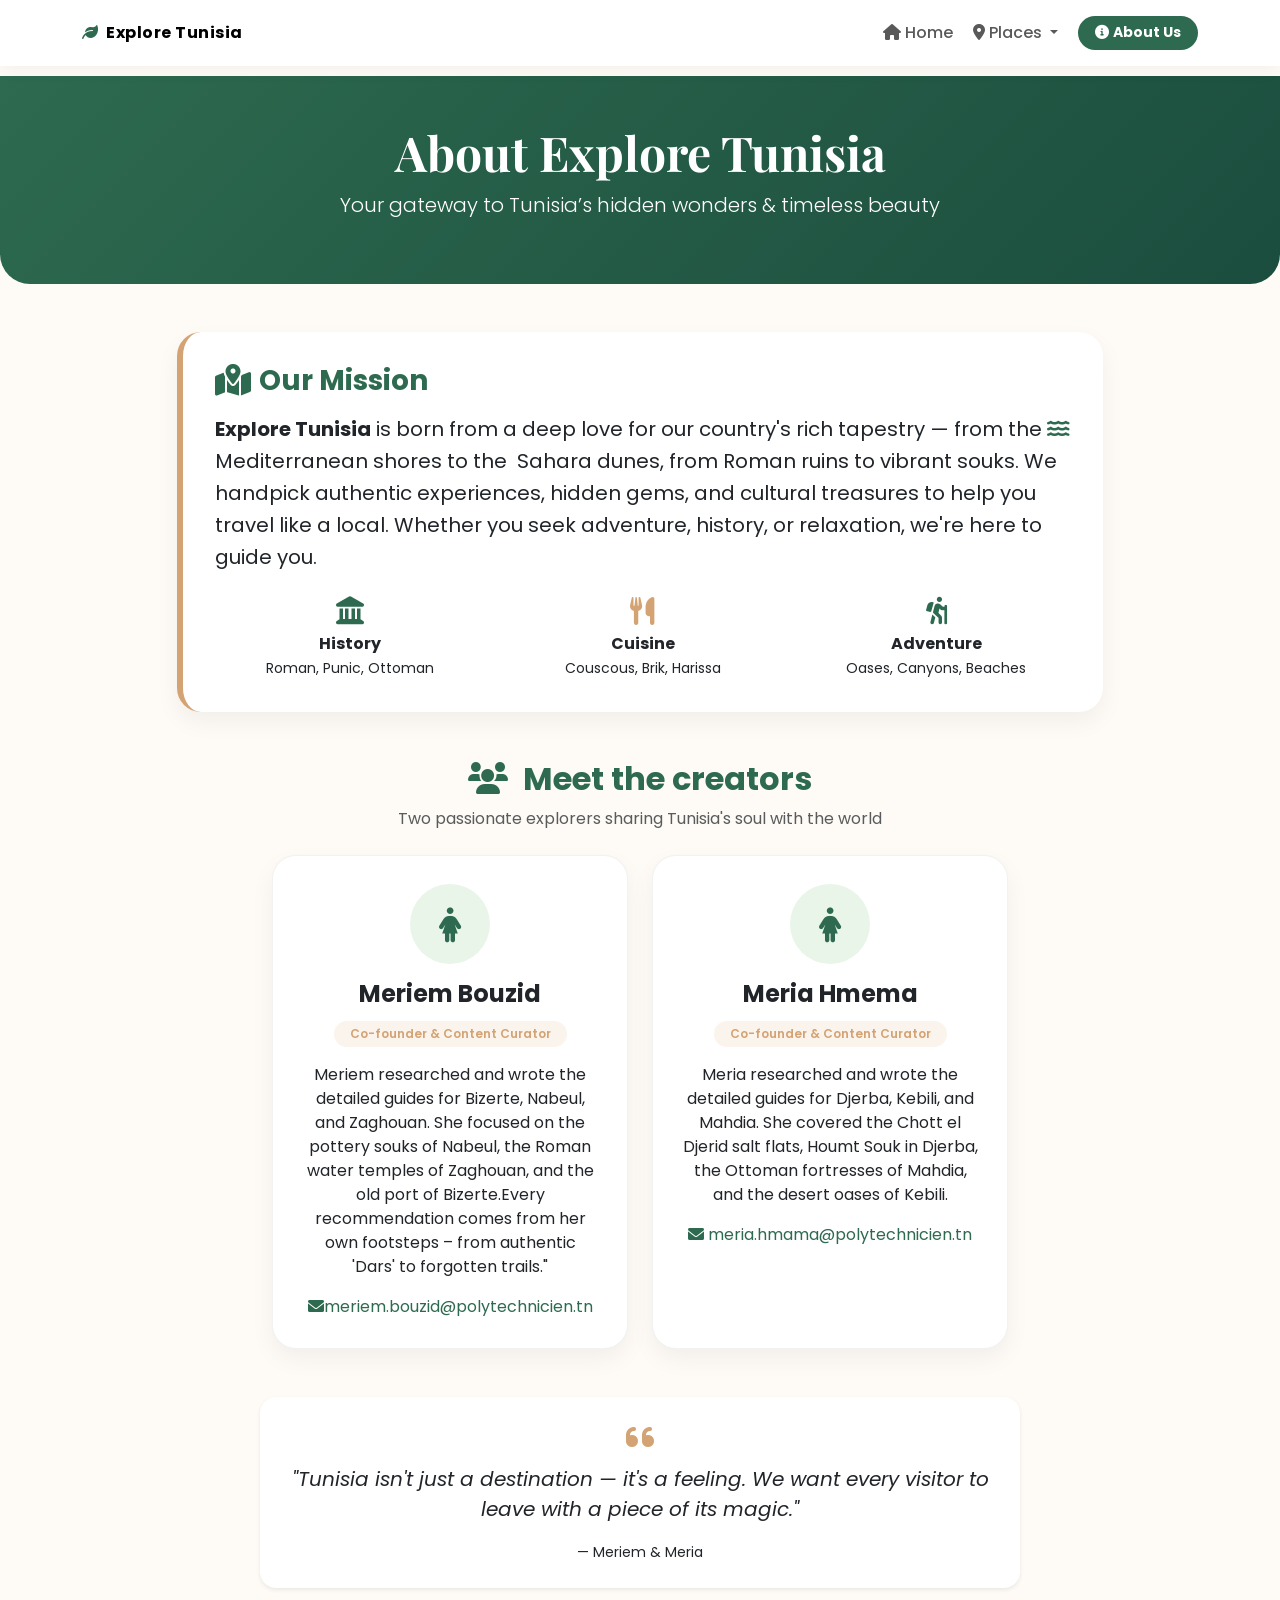
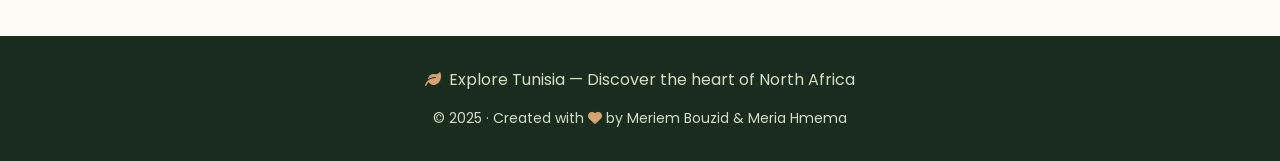
==== about_us.html @ b40e2815 "initial commit" ====
<!DOCTYPE html>
<html lang="en">
<head>
    <meta charset="UTF-8">
    <meta name="viewport" content="width=device-width, initial-scale=1.0">
    <title>About Us | Explore Tunisia</title>
    <!-- Bootstrap 5 CSS -->
    <link href="https://cdn.jsdelivr.net/npm/bootstrap@5.3.0-alpha1/dist/css/bootstrap.min.css" rel="stylesheet">
    <!-- Font Awesome 6 -->
    <link rel="stylesheet" href="https://cdnjs.cloudflare.com/ajax/libs/font-awesome/6.0.0-beta3/css/all.min.css">
    <!-- Google Fonts -->
    <link href="https://fonts.googleapis.com/css2?family=Playfair+Display:wght@400;700;900&family=Poppins:wght@300;400;500;600;700&display=swap" rel="stylesheet">
    <style>
        * {
            margin: 0;
            padding: 0;
            box-sizing: border-box;
        }
        body {
            font-family: 'Poppins', sans-serif;
            padding-top: 76px;
            background: #fefaf5;
        }
        /* Custom Navbar (same as your homepage) */
        .navbar-custom {
            background: rgba(255, 255, 255, 0.95);
            backdrop-filter: blur(8px);
            box-shadow: 0 2px 20px rgba(0,0,0,0.05);
            padding: 0.8rem 0;
            transition: all 0.3s;
        }
        .navbar-brand {
            font-size: 1rem;  /* smaller brand text as you requested */
            letter-spacing: 0.5px;
        }
        .nav-link, .dropdown-item {
            font-weight: 500;
            transition: 0.2s;
        }
        .nav-link:hover, .dropdown-item:hover {
            color: #2d6a4f !important;
            transform: translateY(-1px);
        }
        .btn-about {
            background: #2d6a4f;
            color: white;
            border-radius: 30px;
            padding: 0.35rem 1rem;
            transition: all 0.2s;
        }
        .btn-about:hover {
            background: #1b4d3e;
            transform: translateY(-1px);
            color: white;
        }
        /* About Hero Section */
        .about-hero {
            background: linear-gradient(135deg, #2d6a4f 0%, #1b4d3e 100%);
            color: white;
            padding: 3rem 0;
            margin-bottom: 2rem;
            border-radius: 0 0 30px 30px;
        }
        /* Team Cards */
        .team-card {
            background: white;
            border-radius: 24px;
            padding: 1.8rem;
            text-align: center;
            transition: all 0.3s ease;
            box-shadow: 0 10px 25px rgba(0,0,0,0.05);
            border: 1px solid rgba(0,0,0,0.05);
            height: 100%;
        }
        .team-card:hover {
            transform: translateY(-8px);
            box-shadow: 0 20px 35px rgba(45,106,79,0.15);
            border-color: #2d6a4f20;
        }
        .team-icon {
            width: 80px;
            height: 80px;
            background: #e9f5e9;
            border-radius: 50%;
            display: flex;
            align-items: center;
            justify-content: center;
            margin: 0 auto 1rem;
            font-size: 2.2rem;
            color: #2d6a4f;
        }
        .role-tag {
            background: #d4a37320;
            color: #d4a373;
            padding: 0.25rem 1rem;
            border-radius: 50px;
            font-size: 0.75rem;
            font-weight: 600;
            display: inline-block;
            margin-top: 0.5rem;
        }
        .site-description-card {
            background: white;
            border-radius: 24px;
            padding: 2rem;
            box-shadow: 0 10px 25px rgba(0,0,0,0.05);
            border-left: 6px solid #d4a373;
        }
        .footer {
            background: #1a2c1e;
            color: #cddfc7;
            padding: 2rem 0;
            margin-top: 3rem;
            text-align: center;
        }
        .footer a {
            color: #d4a373;
            text-decoration: none;
        }
        @media (max-width: 768px) {
            .navbar-brand {
                font-size: 0.85rem;
            }
            .about-hero {
                padding: 2rem 0;
            }
        }
    </style>
</head>
<body>

<!-- ==================== NAVBAR ==================== -->
<nav class="navbar navbar-expand-lg navbar-custom fixed-top">
    <div class="container">
        <a class="navbar-brand fw-bold" href="index.html">
            <i class="fas fa-leaf me-1" style="color:#2d6a4f;"></i> Explore Tunisia
        </a>
        <button class="navbar-toggler" type="button" data-bs-toggle="collapse" data-bs-target="#navbarNav">
            <span class="navbar-toggler-icon"></span>
        </button>
        <div class="collapse navbar-collapse" id="navbarNav">
            <ul class="navbar-nav ms-auto align-items-center gap-1">
                <li class="nav-item">
                    <a class="nav-link" href="index.html"><i class="fas fa-home me-1"></i>Home</a>
                </li>
                <li class="nav-item dropdown">
                    <a class="nav-link dropdown-toggle" href="#" role="button" data-bs-toggle="dropdown">
                        <i class="fas fa-map-marker-alt me-1"></i>Places
                    </a>
                    <ul class="dropdown-menu">
                        <li><a class="dropdown-item" href="zaghouan.html">Zaghouan</a></li>
                        <li><a class="dropdown-item" href="nabeul.html">Nabeul</a></li>
                        <li><a class="dropdown-item" href="bizerte.html">Bizerte</a></li>
                        <li><a class="dropdown-item" href="kebili.html">Kebili</a></li>
                        <li><a class="dropdown-item" href="mahdia.html">Mahdia</a></li>
                        <li><a class="dropdown-item" href="djerba.html">Djerba</a></li>
                    </ul>
                </li>
                <li class="nav-item ms-md-2">
                    <a class="btn btn-about btn-sm fw-bold" href="about_us.html"><i class="fas fa-info-circle me-1"></i>About Us</a>
                </li>
            </ul>
        </div>
    </div>
</nav>

<!-- ==================== ABOUT HERO ==================== -->
<section class="about-hero text-center">
    <div class="container">
        <h1 class="display-5 fw-bold" style="font-family: 'Playfair Display';">About Explore Tunisia</h1>
        <p class="lead mt-2">Your gateway to Tunisia’s hidden wonders & timeless beauty</p>
    </div>
</section>

<!-- ==================== MAIN CONTENT ==================== -->
<div class="container my-5">
    <!-- Site Description -->
    <div class="row justify-content-center mb-5">
        <div class="col-lg-10">
            <div class="site-description-card">
                <div class="d-flex align-items-center gap-2 mb-3">
                    <i class="fas fa-map-marked-alt fa-2x" style="color:#2d6a4f;"></i>
                    <h3 class="mb-0 fw-bold" style="color:#2d6a4f;">Our Mission</h3>
                </div>
                <p class="fs-5" style="line-height: 1.6;"> 
                    <strong>Explore Tunisia</strong> is born from a deep love for our country's rich tapestry — 
                    from the <i class="fas fa-water" style="color:#2d6a4f;"></i> Mediterranean shores to the <i class="fas fa-mountain-sun" style="color:#d4a373;"></i> Sahara dunes, from Roman ruins to vibrant souks. 
                    We handpick authentic experiences, hidden gems, and cultural treasures to help you travel like a local. 
                    Whether you seek adventure, history, or relaxation, we're here to guide you.
                </p>
                <div class="row mt-4 text-center">
                    <div class="col-md-4">
                        <i class="fas fa-landmark fs-3" style="color:#2d6a4f;"></i>
                        <p class="mt-1 mb-0"><strong>History</strong><br><small>Roman, Punic, Ottoman</small></p>
                    </div>
                    <div class="col-md-4">
                        <i class="fas fa-utensils fs-3" style="color:#d4a373;"></i>
                        <p class="mt-1 mb-0"><strong>Cuisine</strong><br><small>Couscous, Brik, Harissa</small></p>
                    </div>
                    <div class="col-md-4">
                        <i class="fas fa-hiking fs-3" style="color:#2d6a4f;"></i>
                        <p class="mt-1 mb-0"><strong>Adventure</strong><br><small>Oases, Canyons, Beaches</small></p>
                    </div>
                </div>
            </div>
        </div>
    </div>

    <!-- Team Section : Meriem Bouzid & Meria Hmema -->
    <div class="text-center mb-4">
        <h2 class="fw-bold" style="color:#2d6a4f;"> <i class="fas fa-users me-2"></i> Meet the creators</h2>
        <p class="text-muted">Two passionate explorers sharing Tunisia's soul with the world</p>
    </div>
    <div class="row justify-content-center g-4">
        <!-- Meriem Bouzid -->
        <div class="col-md-5 col-lg-4">
            <div class="team-card">
                <div class="team-icon">
                    <i class="fas fa-female"></i>
                </div> 
                <h4 class="fw-bold mb-1">Meriem Bouzid</h4>
                <span class="role-tag">Co-founder & Content Curator</span>
                <p class="mt-3">Meriem researched and wrote the detailed guides for Bizerte, Nabeul, and Zaghouan. She focused on the pottery souks of Nabeul, the Roman water temples of Zaghouan, and the old port of Bizerte.Every recommendation comes from her own footsteps – from authentic 'Dars' to forgotten trails."</p>
                <div class="mt-2">
                    <div class="mt-3">
                        <a href="mailto:meriem.bouzid@polytechnicien.tn" style="color:#2d6a4f; text-decoration:none;"><i class="fas fa-envelope"></i>meriem.bouzid@polytechnicien.tn
    </a></a>
                    </div>
                </div>
            </div>
        </div>
        <!-- Meria Hmema -->
        <div class="col-md-5 col-lg-4">
            <div class="team-card">
                <div class="team-icon">
                    <i class="fas fa-female"></i>
                </div>
                <h4 class="fw-bold mb-1">Meria Hmema</h4>
                <span class="role-tag">Co-founder & Content Curator</span>
                <p class="mt-3">Meria researched and wrote the detailed guides for Djerba, Kebili, and Mahdia. She covered the Chott el Djerid salt flats, Houmt Souk in Djerba, the Ottoman fortresses of Mahdia, and the desert oases of Kebili.</p>
                <div class="mt-3">
                    <a href="mailto:meria.hmama@polytechnicien.tn" style="color:#2d6a4f; text-decoration:none;"><i class="fas fa-envelope"></i> meria.hmama@polytechnicien.tn</a>
                </div>
            </div>
        </div>
    </div>

    <!-- extra touch: quote -->
    <div class="row justify-content-center mt-5">
        <div class="col-md-8 text-center bg-white rounded-4 p-4 shadow-sm">
            <i class="fas fa-quote-left fa-2x" style="color:#d4a373;"></i>
            <p class="fs-5 fst-italic mt-2">"Tunisia isn't just a destination — it's a feeling. We want every visitor to leave with a piece of its magic."</p>
            <small>— Meriem & Meria</small>
        </div>
    </div>
</div>

<!-- ==================== FOOTER ==================== -->
<footer class="footer">
    <div class="container">
        <p><i class="fas fa-leaf me-1" style="color:#d4a373;"></i> Explore Tunisia — Discover the heart of North Africa</p>
        <p class="small mb-0">© 2025 · Created with <i class="fas fa-heart" style="color:#d4a373;"></i> by Meriem Bouzid & Meria Hmema</p>
    </div>
</footer>

<!-- Bootstrap JS Bundle -->
<script src="https://cdn.jsdelivr.net/npm/bootstrap@5.3.0-alpha1/dist/js/bootstrap.bundle.min.js"></script>
</body>
</html>
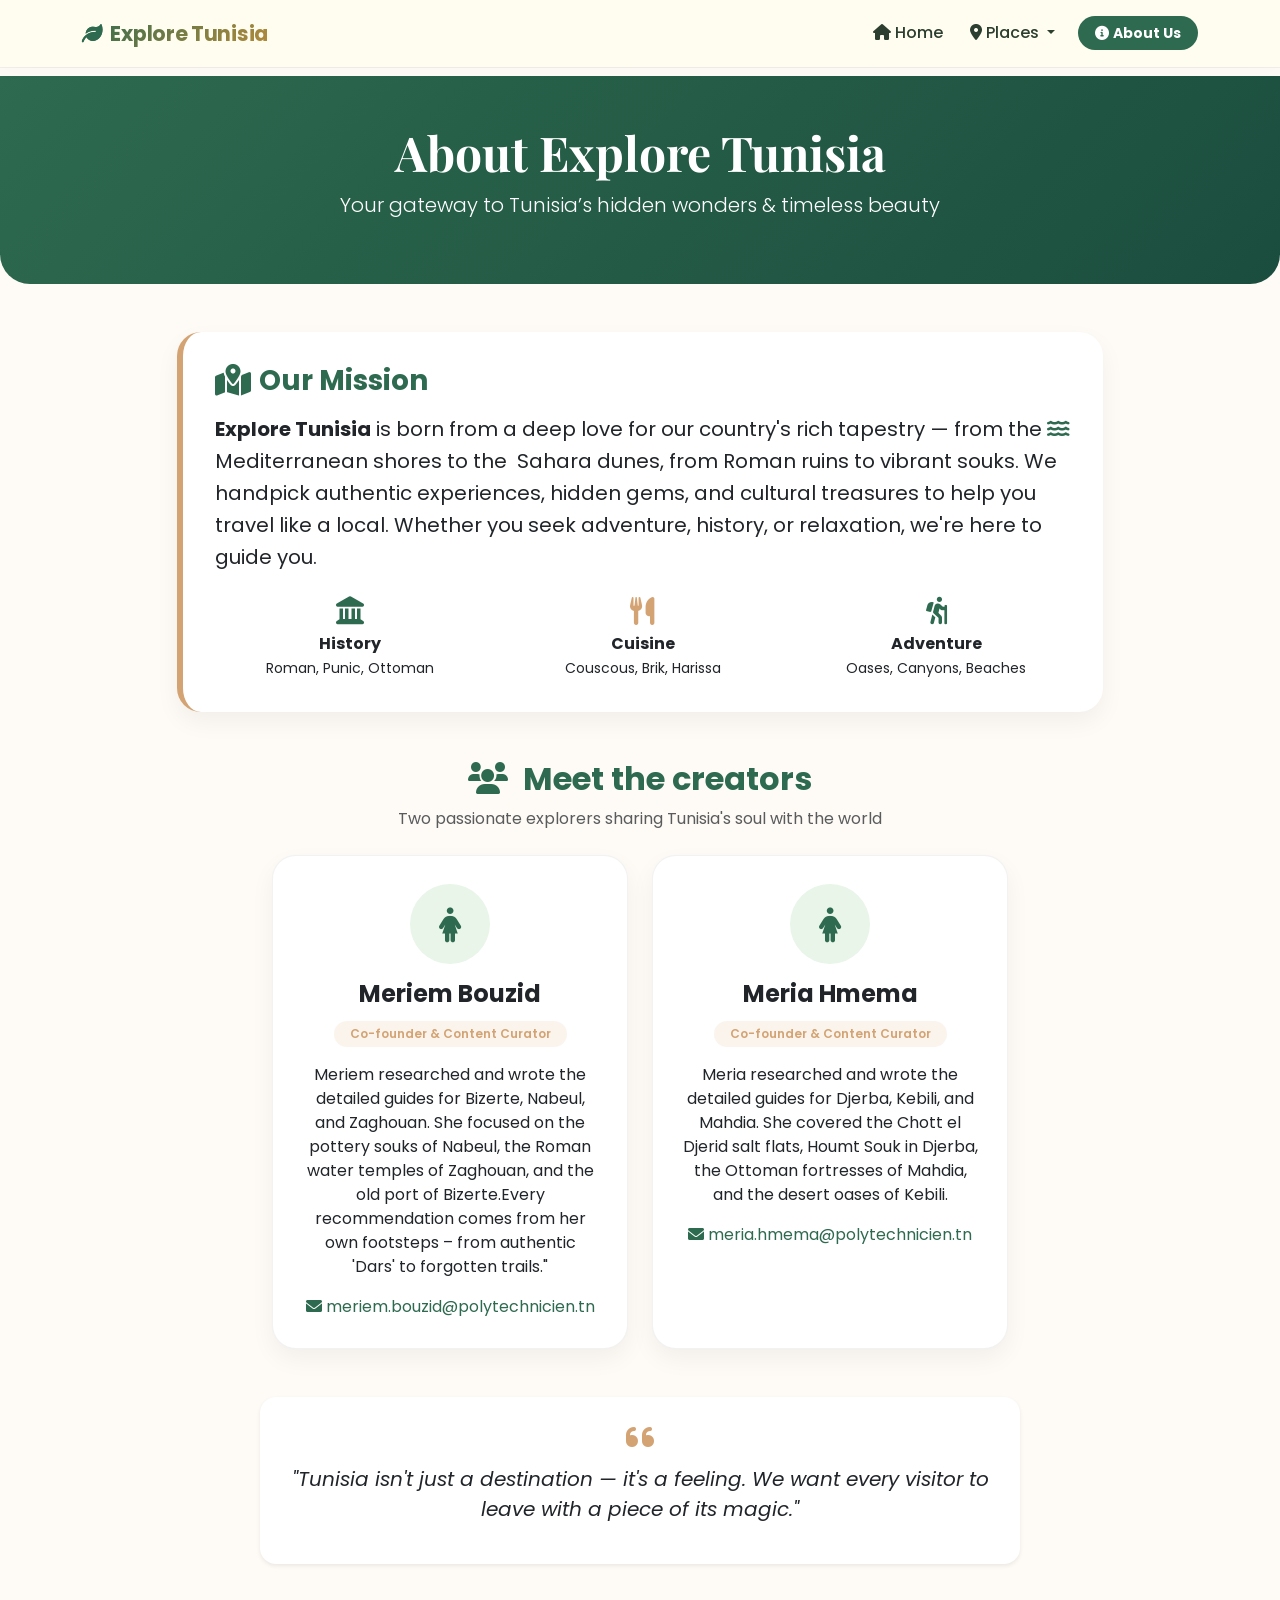
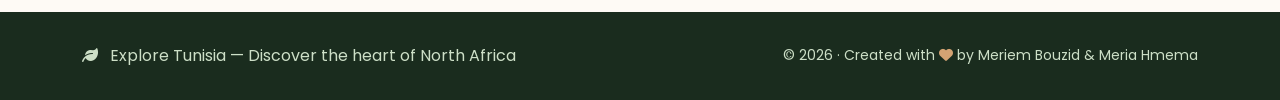
==== commit 66299b64: "Describe your changes here" ====
--- a/about_us.html
+++ b/about_us.html
@@ -23,23 +23,46 @@
         }
         /* Custom Navbar (same as your homepage) */
         .navbar-custom {
-            background: rgba(255, 255, 255, 0.95);
-            backdrop-filter: blur(8px);
-            box-shadow: 0 2px 20px rgba(0,0,0,0.05);
+            background: rgba(255, 252, 240, 0.96);
+            backdrop-filter: blur(12px);
+            box-shadow: 0 4px 20px rgba(0, 0, 0, 0.02), 0 1px 0 rgba(0, 0, 0, 0.05);
+            transition: all 0.3s ease;
             padding: 0.8rem 0;
-            transition: all 0.3s;
-        }
+        }
+
+        .navbar-scrolled {
+            background: rgba(255, 250, 240, 0.98);
+            box-shadow: 0 10px 25px -5px rgba(0, 0, 0, 0.08);
+            padding: 0.5rem 0;
+        }
+
         .navbar-brand {
-            font-size: 1rem;  /* smaller brand text as you requested */
-            letter-spacing: 0.5px;
-        }
-        .nav-link, .dropdown-item {
+            font-size: 1.6rem;
+            letter-spacing: -0.3px;
+            background: linear-gradient(135deg, #2d6a4f, #b78c3a);
+            background-clip: text;
+            -webkit-background-clip: text;
+            color: transparent;
+            font-weight: 700;
+        }
+
+        .navbar-nav .nav-link {
             font-weight: 500;
+            color: #2c3e2f;
+            margin: 0 0.2rem;
             transition: 0.2s;
-        }
-        .nav-link:hover, .dropdown-item:hover {
-            color: #2d6a4f !important;
-            transform: translateY(-1px);
+            border-radius: 30px;
+            padding: 0.5rem 1rem;
+        }
+
+        .navbar-nav .nav-link:hover {
+            background: #e9ece0;
+            color: #1b4d2e;
+        }
+
+        .navbar-nav .nav-link.active {
+            background: #2d6a4f;
+            color: white !important;
         }
         .btn-about {
             background: #2d6a4f;
@@ -132,8 +155,8 @@
 <!-- ==================== NAVBAR ==================== -->
 <nav class="navbar navbar-expand-lg navbar-custom fixed-top">
     <div class="container">
-        <a class="navbar-brand fw-bold" href="index.html">
-            <i class="fas fa-leaf me-1" style="color:#2d6a4f;"></i> Explore Tunisia
+        <a class="navbar-brand fw-bold" href="index.html" style="font-size: 1.3rem;">
+    <i class="fas fa-leaf me-1" style="color:#2d6a4f;"></i> Explore Tunisia</a>
         </a>
         <button class="navbar-toggler" type="button" data-bs-toggle="collapse" data-bs-target="#navbarNav">
             <span class="navbar-toggler-icon"></span>
@@ -223,8 +246,7 @@
                 <p class="mt-3">Meriem researched and wrote the detailed guides for Bizerte, Nabeul, and Zaghouan. She focused on the pottery souks of Nabeul, the Roman water temples of Zaghouan, and the old port of Bizerte.Every recommendation comes from her own footsteps – from authentic 'Dars' to forgotten trails."</p>
                 <div class="mt-2">
                     <div class="mt-3">
-                        <a href="mailto:meriem.bouzid@polytechnicien.tn" style="color:#2d6a4f; text-decoration:none;"><i class="fas fa-envelope"></i>meriem.bouzid@polytechnicien.tn
-    </a></a>
+                        <a href="https://mail.google.com/mail/?view=cm&fs=1&to=meriem.bouzid@polytechnicien.tn" target="_blank" style="color:#2d6a4f; text-decoration:none;"><i class="fas fa-envelope"></i> meriem.bouzid@polytechnicien.tn</a>
                     </div>
                 </div>
             </div>
@@ -239,7 +261,7 @@
                 <span class="role-tag">Co-founder & Content Curator</span>
                 <p class="mt-3">Meria researched and wrote the detailed guides for Djerba, Kebili, and Mahdia. She covered the Chott el Djerid salt flats, Houmt Souk in Djerba, the Ottoman fortresses of Mahdia, and the desert oases of Kebili.</p>
                 <div class="mt-3">
-                    <a href="mailto:meria.hmama@polytechnicien.tn" style="color:#2d6a4f; text-decoration:none;"><i class="fas fa-envelope"></i> meria.hmama@polytechnicien.tn</a>
+                    <a href="https://mail.google.com/mail/?view=cm&fs=1&to=meria.hmema@polytechnicien.tn" target="_blank" style="color:#2d6a4f; text-decoration:none;"><i class="fas fa-envelope"></i> meria.hmema@polytechnicien.tn</a>
                 </div>
             </div>
         </div>
@@ -250,7 +272,6 @@
         <div class="col-md-8 text-center bg-white rounded-4 p-4 shadow-sm">
             <i class="fas fa-quote-left fa-2x" style="color:#d4a373;"></i>
             <p class="fs-5 fst-italic mt-2">"Tunisia isn't just a destination — it's a feeling. We want every visitor to leave with a piece of its magic."</p>
-            <small>— Meriem & Meria</small>
         </div>
     </div>
 </div>
@@ -258,8 +279,14 @@
 <!-- ==================== FOOTER ==================== -->
 <footer class="footer">
     <div class="container">
-        <p><i class="fas fa-leaf me-1" style="color:#d4a373;"></i> Explore Tunisia — Discover the heart of North Africa</p>
-        <p class="small mb-0">© 2025 · Created with <i class="fas fa-heart" style="color:#d4a373;"></i> by Meriem Bouzid & Meria Hmema</p>
+        <div class="row align-items-center">
+            <div class="col-md-6 text-center text-md-start">
+                <p class="mb-0"><i class="fas fa-leaf me-2"></i> Explore Tunisia — Discover the heart of North Africa</p>
+            </div>
+            <div class="col-md-6 text-center text-md-end">
+                <p class="small mb-0">© 2026 · Created with <i class="fas fa-heart" style="color:#d4a373;"></i> by Meriem Bouzid & Meria Hmema</p>
+            </div>
+        </div>
     </div>
 </footer>
 
